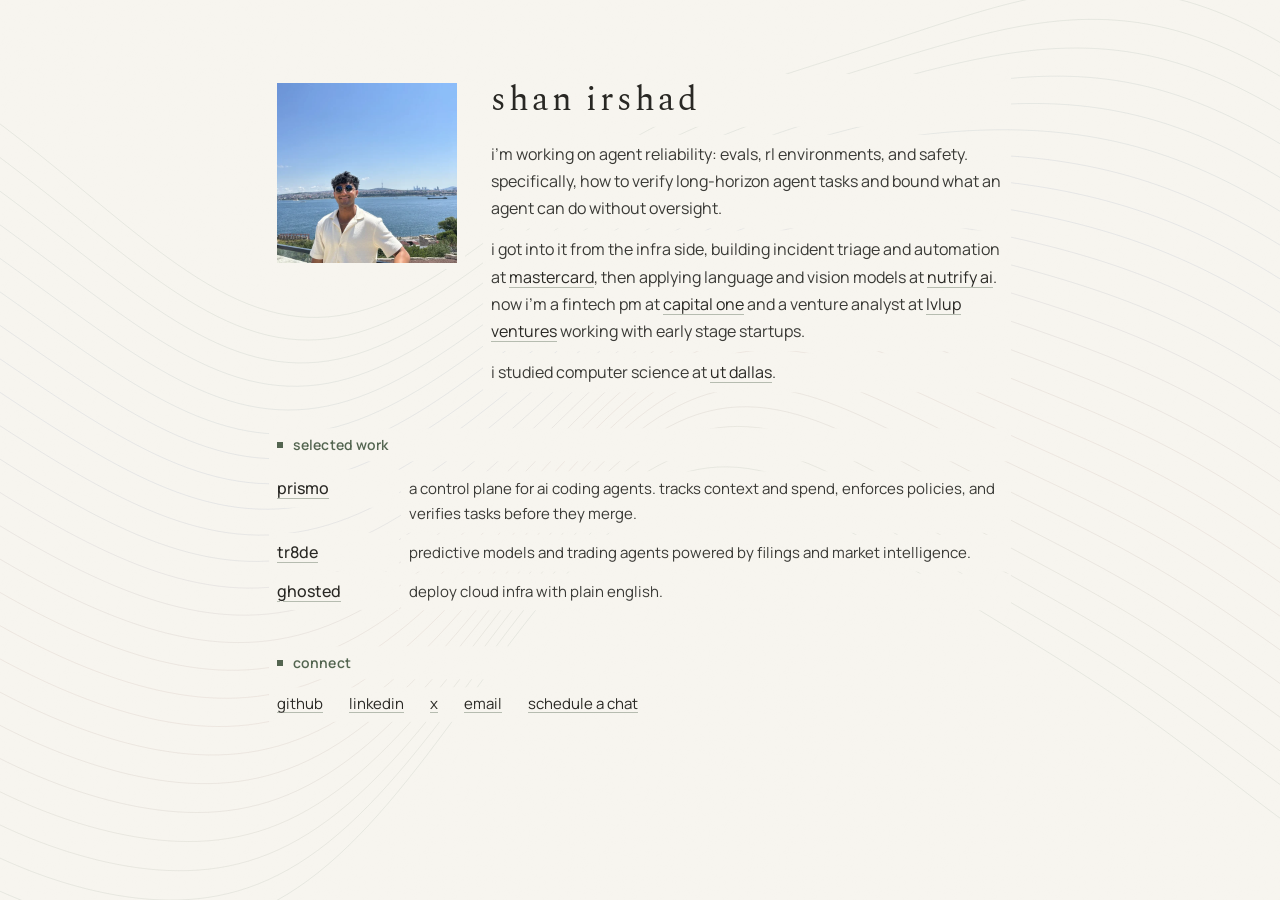
==== index.html @ 66189a98 "Refine ambient colors and use GitHub and Calendly hover logos" ====
<!doctype html>
<html lang="en">
  <head>
    <meta charset="UTF-8" />
    <meta name="viewport" content="width=device-width, initial-scale=1.0" />
    <title>shan irshad</title>
    <meta name="description" content="Shan Irshad is a Product Manager at Capital One, building across financial recovery, AI infrastructure, and developer tools. Explore Prismo, Ghosted, and TR8DE." />
    <meta name="google-site-verification" content="y2yLTYj5833Tj76Jby14k-SNkPUR5_yZ8ygx8s-uJD8" />
    <meta property="og:title" content="Shan Irshad" />
    <meta property="og:description" content="Personal website" />
    <meta property="og:image" content="https://shanirshad.com/images/si-social-preview.png" />
    <meta property="og:image:width" content="1200" />
    <meta property="og:image:height" content="630" />
    <meta property="og:image:alt" content="SI monogram on warm ivory" />
    <meta property="og:url" content="https://shanirshad.com" />
    <meta property="og:type" content="website" />
    <meta name="twitter:card" content="summary_large_image" />
    <meta name="twitter:image" content="https://shanirshad.com/images/si-social-preview.png" />

    <!-- Canonical favicon configuration -->
    <link rel="icon" type="image/svg+xml" sizes="any" href="/favicon.svg?v=3" />
    <link rel="apple-touch-icon" href="/favicon.png?v=2" />
    <link rel="manifest" href="/site.webmanifest?v=2" />

    <!-- Theme color -->
    <meta name="theme-color" content="#f7f5ef" />

    <link rel="preload" as="image" href="/images/portrait.webp" fetchpriority="high" />

    <!-- Google Fonts -->
    <link rel="preconnect" href="https://fonts.googleapis.com" />
    <link rel="preconnect" href="https://fonts.gstatic.com" crossorigin />
    <link rel="canonical" href="https://shanirshad.com/" />

    <script type="module" crossorigin src="/assets/index-DzxK3hzh.js"></script>
    <link rel="stylesheet" crossorigin href="/assets/index-BJCq-l2S.css">
  </head>
  <body>
    <div id="root"></div>
  </body>
</html>
---- assets/index-BJCq-l2S.css ----
@import"https://fonts.googleapis.com/css2?family=IBM+Plex+Mono&family=Manrope:wght@400;500;600&family=Spectral:wght@400;500&display=swap";:root{--paper: #f7f5ef;--primary: #292824;--secondary: #3a3a36;--muted: #7a7a72;--accent: #667762;--border: #dedfd5;font-family:Manrope,-apple-system,BlinkMacSystemFont,sans-serif;text-transform:lowercase;color:var(--primary);background:var(--paper);font-synthesis:none;text-rendering:optimizeLegibility;-webkit-font-smoothing:antialiased}*{box-sizing:border-box}body{margin:0;position:relative;isolation:isolate;-webkit-text-size-adjust:100%}body:before{content:"";position:fixed;inset:0;z-index:-1;pointer-events:none;opacity:.008;background-image:url("data:image/svg+xml,%3Csvg xmlns='http://www.w3.org/2000/svg' width='180' height='180'%3E%3Cfilter id='grain'%3E%3CfeTurbulence type='fractalNoise' baseFrequency='.92' numOctaves='3' stitchTiles='stitch'/%3E%3CfeColorMatrix type='saturate' values='0'/%3E%3C/filter%3E%3Cpath fill='%23292824' filter='url(%23grain)' d='M0 0h180v180H0z'/%3E%3C/svg%3E")}::selection{color:var(--primary);background:var(--border)}main{max-width:790px;margin:80px auto 58px;padding:0 32px}header{display:grid;grid-template-columns:180px minmax(0,1fr);align-items:start;gap:34px}.portrait-frame{width:180px;aspect-ratio:1;margin-top:3px}.portrait{display:block;width:180px;height:180px;object-fit:cover;object-position:center;border-radius:0;opacity:0}h1{margin:0 0 20px;font-family:Spectral,Georgia,serif;font-size:34px;line-height:1.2;font-weight:400;letter-spacing:.085em}p{margin:0;font-size:16px;line-height:1.72;font-weight:400;letter-spacing:0}.intro-copy{max-width:560px}.intro-copy p{color:var(--secondary);line-height:1.7}.intro-copy p+p{margin-top:14px}.intro-copy .intro-contact{display:flex;gap:22px;margin-top:20px;font-size:16px}a{color:var(--primary);font-weight:inherit;text-decoration:underline;text-decoration-color:var(--border);text-decoration-color:color-mix(in srgb,var(--accent) 45%,var(--paper));text-decoration-thickness:1px;text-underline-offset:.23em;text-decoration-skip-ink:auto;transition:color .16s ease,text-decoration-color .16s ease,text-underline-offset .16s ease}@media(hover:hover){a:hover{color:var(--accent);text-decoration-color:var(--accent);text-decoration-thickness:2px;text-underline-offset:.32em}}a:focus-visible{outline:2px solid var(--accent);outline-offset:4px}section{margin-top:48px;padding-top:0}h2{margin:0 0 20px;font-size:14px;line-height:1.5;font-weight:600;color:#536550;letter-spacing:.1px;display:flex;align-items:center;gap:10px}h2:before{content:"";width:6px;height:6px;flex-shrink:0;background:#536550}ul{list-style:none;margin:0;padding:0}.connect-links{display:flex;flex-wrap:wrap;gap:14px 26px;list-style:none;padding:0}.connect-links li{margin:0;font-size:15px}li{font-size:16px;line-height:1.5}.projects li{display:grid;grid-template-columns:114px minmax(0,1fr);gap:18px;align-items:baseline;margin-bottom:12px}.projects li:last-child{margin-bottom:0}.projects li>span{font-weight:500}.projects li>span,.project-copy p{line-height:1.65}.project-copy{min-width:0}.projects p,.experience p,.secondary{color:var(--secondary);font-size:15px}.writing-list li{display:flex;justify-content:space-between;align-items:baseline;gap:16px}.writing-list li+li{margin-top:12px}.writing-list a{min-width:0;overflow-wrap:anywhere}.writing-date{color:var(--muted);font:12px IBM Plex Mono,monospace;flex-shrink:0}.experience li{margin-bottom:19px}.experience li>div{display:flex;justify-content:space-between;align-items:baseline;gap:20px}.date{color:var(--muted);font-size:15px;white-space:nowrap;font-variant-numeric:tabular-nums}footer{display:flex;gap:25px;margin-top:34px;padding-top:25px;border-top:1px solid var(--border);font-size:16px}@media(max-width:600px){main{margin:28px auto 36px;padding:0 max(24px,env(safe-area-inset-left)) 0 max(24px,env(safe-area-inset-right))}header{grid-template-columns:minmax(0,1fr);gap:24px}.portrait-frame{width:128px;margin:0}.portrait{width:128px;height:128px}h1{font-size:31px;letter-spacing:.035em}p{font-size:16px;line-height:1.75}section{margin-top:40px}h2{margin-bottom:17px}.projects li{grid-template-columns:80px minmax(0,1fr);gap:14px;margin-bottom:14px}.projects p{font-size:14px;line-height:1.7}.projects li>span{font-size:15px;line-height:1.59}.connect-links{gap:4px 22px}.connect-links a{display:inline-flex;align-items:center;min-height:44px;padding:8px 0}.experience li>div{flex-wrap:wrap;column-gap:15px;row-gap:0}.date{font-size:14px}}@media(max-width:360px){main{padding-inline:max(20px,env(safe-area-inset-left)) max(20px,env(safe-area-inset-right))}.portrait-frame,.portrait{width:106px;height:106px}h1{font-size:29px;letter-spacing:.025em}.projects li{grid-template-columns:74px minmax(0,1fr);gap:12px}.connect-links{column-gap:22px}}.portrait-ready{opacity:1}@keyframes page-arrive{0%{opacity:0}to{opacity:1}}@media(prefers-reduced-motion:no-preference){.header-copy,main>section{animation:page-arrive .42s ease-out both}.portrait{transition:opacity .42s ease-out}}@media(prefers-reduced-motion:reduce){a{transition:none}}main{position:relative;z-index:1}.paper-atmosphere{position:fixed;inset:0;width:100%;height:100%;pointer-events:none;z-index:0}@media(max-width:480px){.projects li{grid-template-columns:minmax(0,1fr);gap:5px;margin-bottom:24px}.projects p{font-size:15px;line-height:1.7}.projects li>span{line-height:1.6}.projects li>span a{display:inline-block;padding:5px 0}.writing-list li{flex-wrap:wrap;gap:4px 16px}}@media(max-width:600px)and (orientation:landscape){main{margin-top:24px}}@media(pointer:coarse)and (max-width:950px){.connect-links a{display:inline-flex;align-items:center;min-height:44px;padding:8px 0}}@media(pointer:coarse)and (max-width:950px)and (max-height:500px){main{margin-top:24px}}
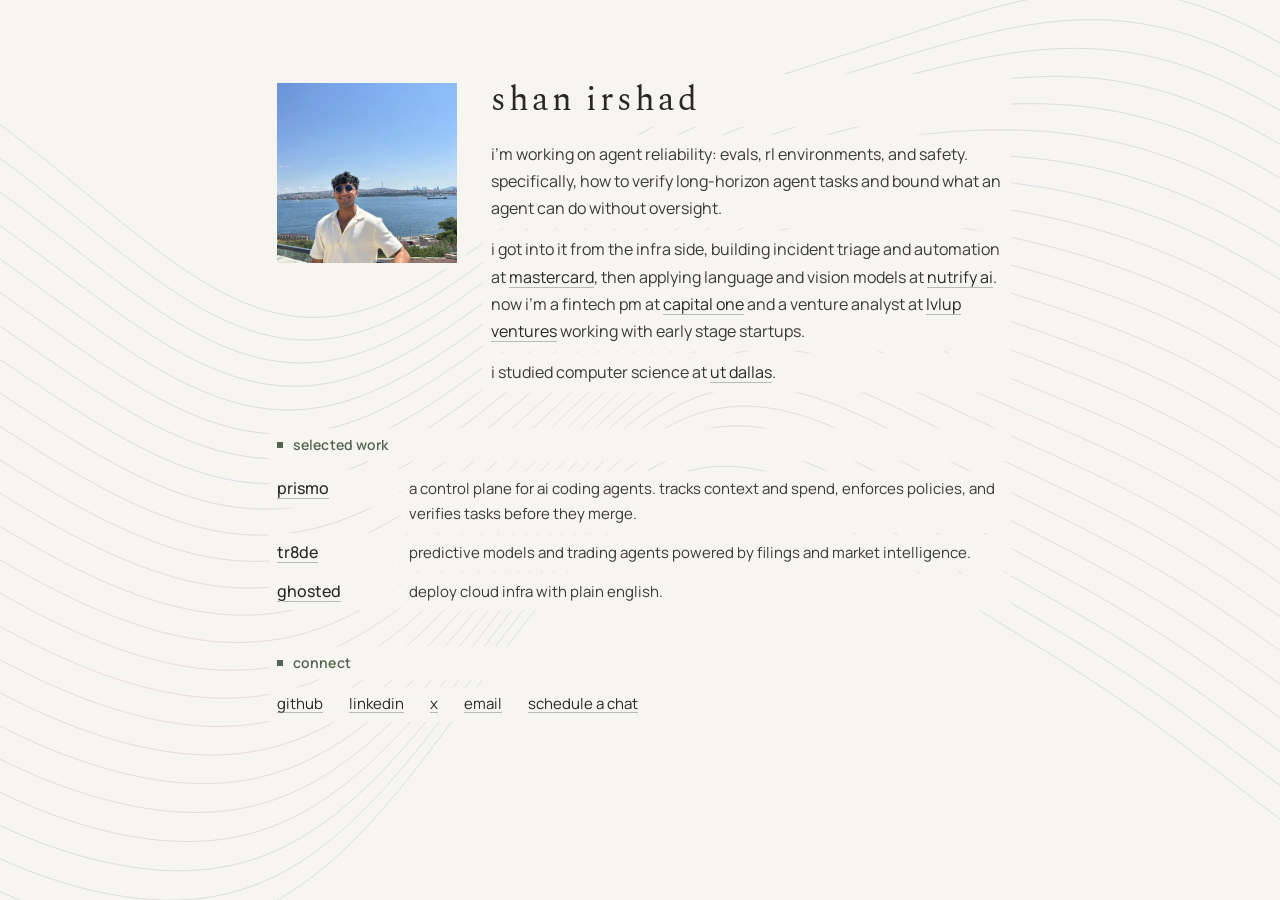
==== commit 964c1c19: "Fix hover logo rendering and enrich ambient line colors" ====
--- a/index.html
+++ b/index.html
@@ -32,7 +32,7 @@
     <link rel="preconnect" href="https://fonts.gstatic.com" crossorigin />
     <link rel="canonical" href="https://shanirshad.com/" />
 
-    <script type="module" crossorigin src="/assets/index-DzxK3hzh.js"></script>
+    <script type="module" crossorigin src="/assets/index-CKkx4KEs.js"></script>
     <link rel="stylesheet" crossorigin href="/assets/index-BJCq-l2S.css">
   </head>
   <body>
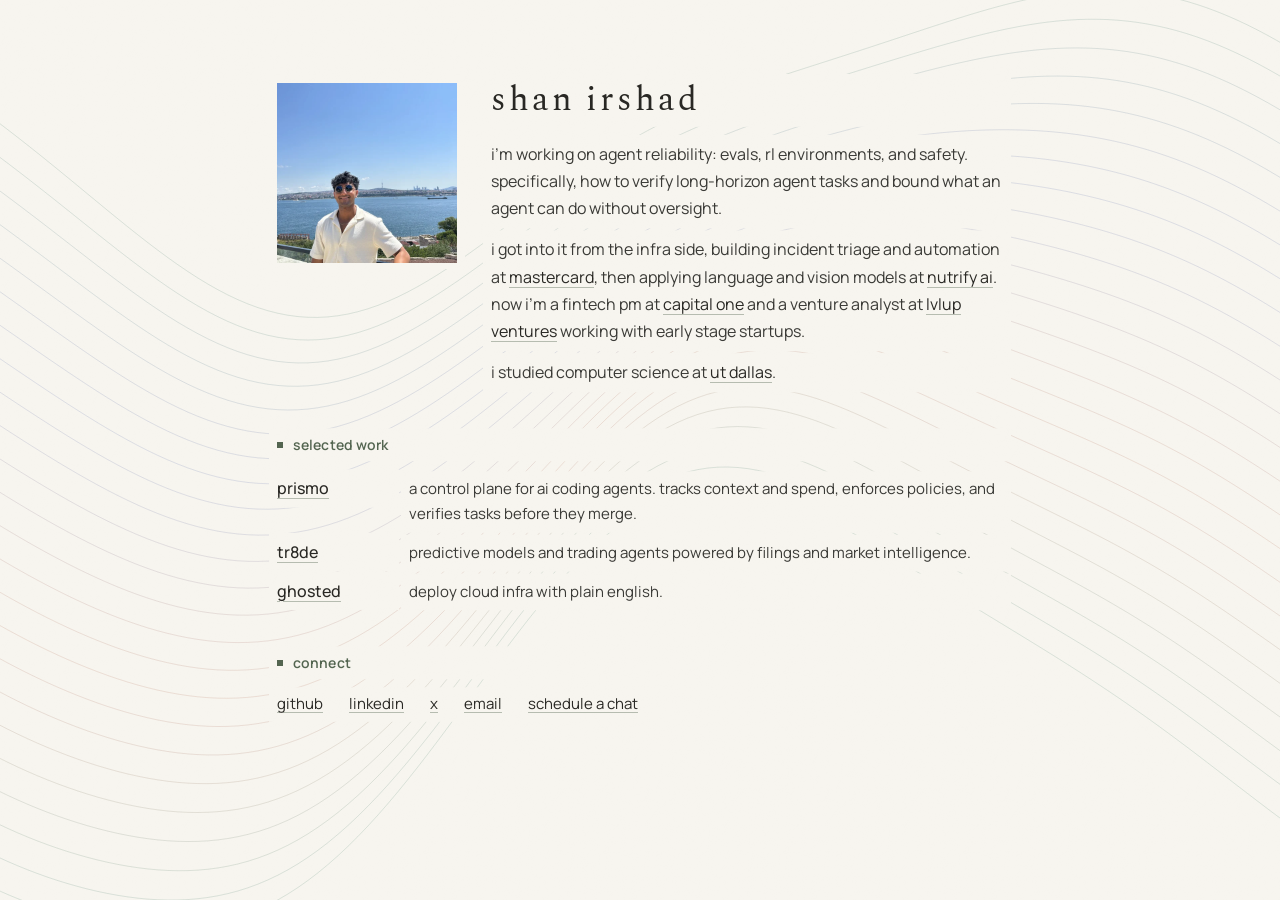
==== commit 5d32509e: "Use branded social and Mastercard hover logos" ====
--- a/index.html
+++ b/index.html
@@ -32,7 +32,7 @@
     <link rel="preconnect" href="https://fonts.gstatic.com" crossorigin />
     <link rel="canonical" href="https://shanirshad.com/" />
 
-    <script type="module" crossorigin src="/assets/index-CKkx4KEs.js"></script>
+    <script type="module" crossorigin src="/assets/index-2K5MutHf.js"></script>
     <link rel="stylesheet" crossorigin href="/assets/index-BJCq-l2S.css">
   </head>
   <body>
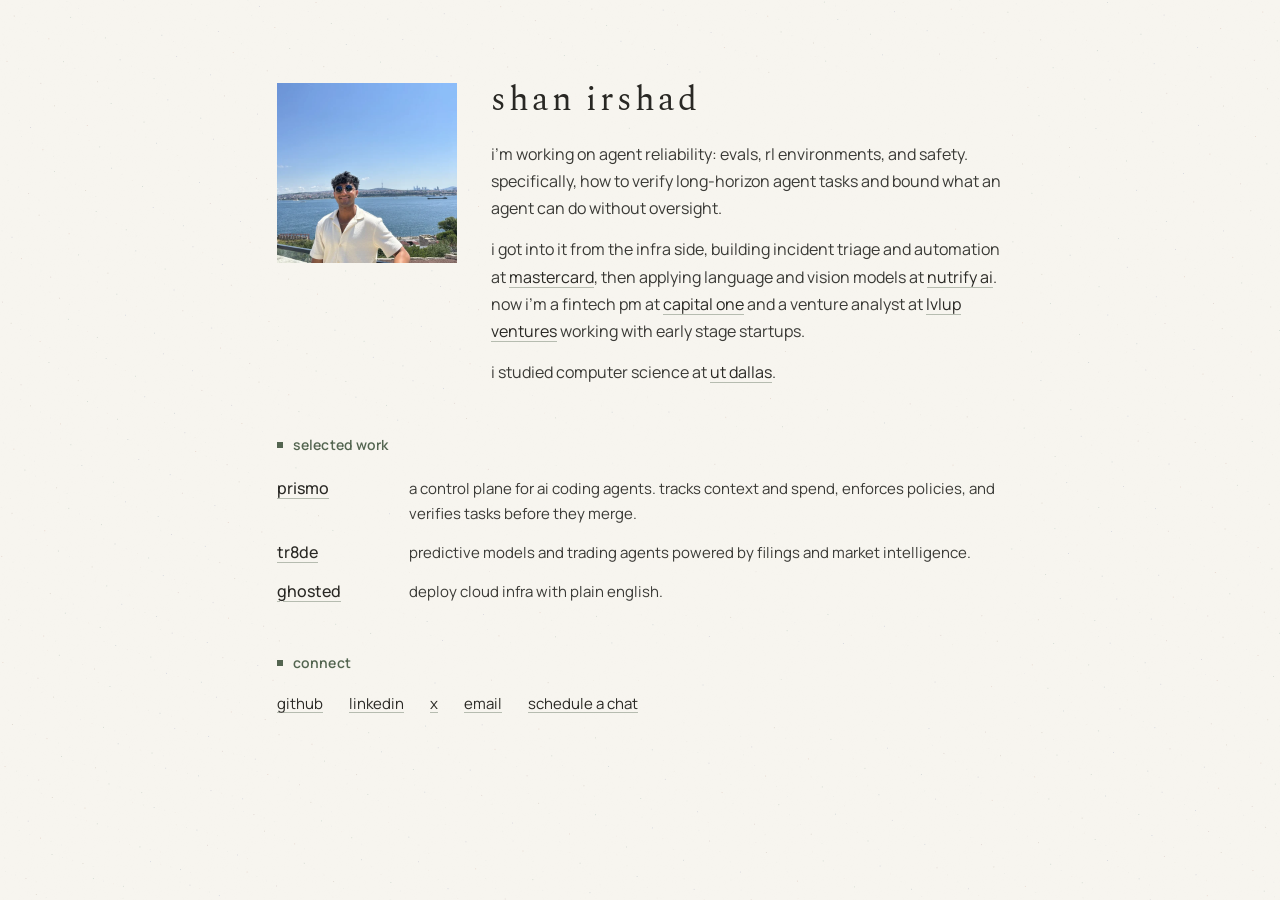
==== commit f2fa261b: "Replace background strands with drifting grain field" ====
--- a/index.html
+++ b/index.html
@@ -32,7 +32,7 @@
     <link rel="preconnect" href="https://fonts.gstatic.com" crossorigin />
     <link rel="canonical" href="https://shanirshad.com/" />
 
-    <script type="module" crossorigin src="/assets/index-2K5MutHf.js"></script>
+    <script type="module" crossorigin src="/assets/index-XAuYN0Ld.js"></script>
     <link rel="stylesheet" crossorigin href="/assets/index-BJCq-l2S.css">
   </head>
   <body>
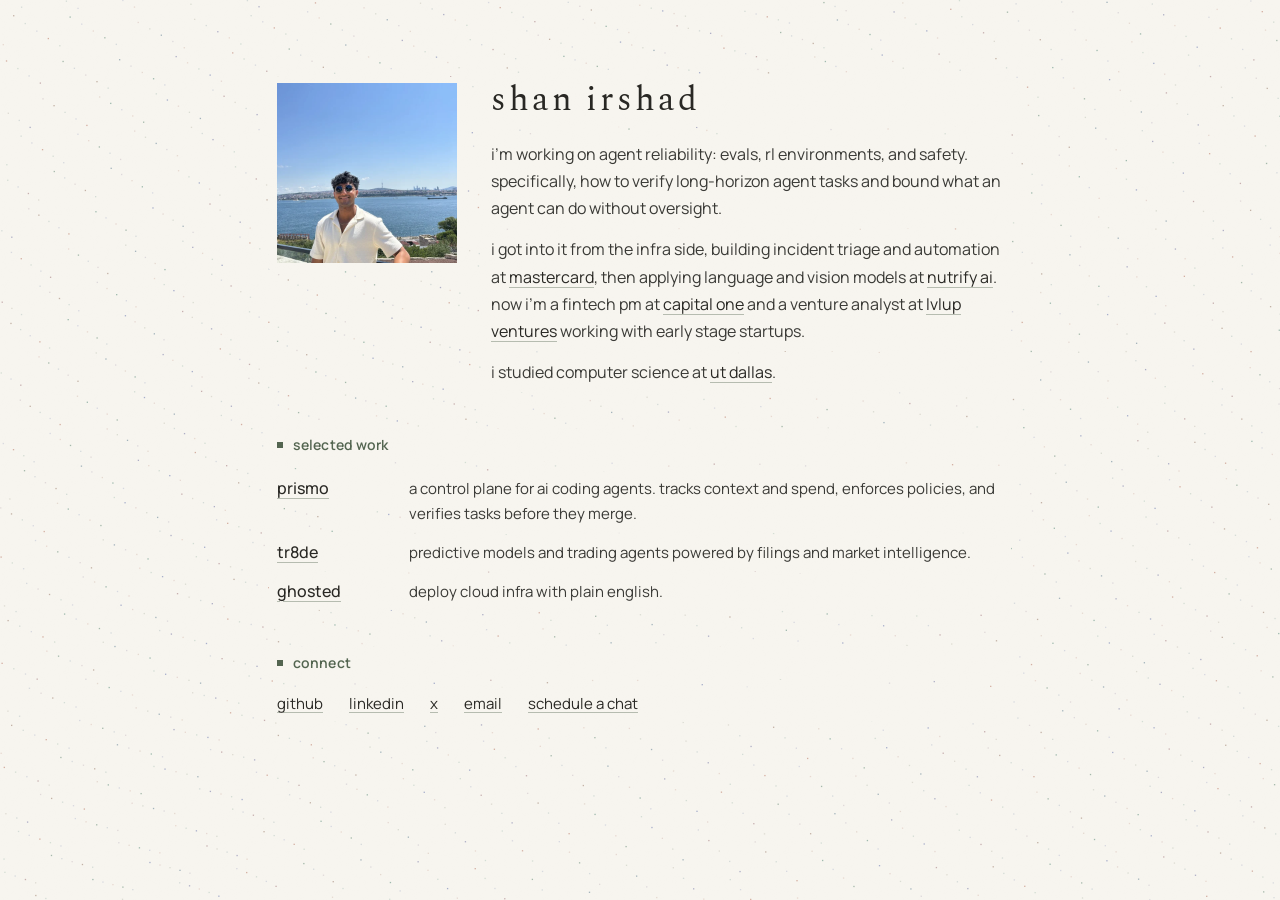
==== commit 52b9c7f1: "Increase ambient grain visibility" ====
--- a/index.html
+++ b/index.html
@@ -32,7 +32,7 @@
     <link rel="preconnect" href="https://fonts.gstatic.com" crossorigin />
     <link rel="canonical" href="https://shanirshad.com/" />
 
-    <script type="module" crossorigin src="/assets/index-XAuYN0Ld.js"></script>
+    <script type="module" crossorigin src="/assets/index-CVKf19c4.js"></script>
     <link rel="stylesheet" crossorigin href="/assets/index-BJCq-l2S.css">
   </head>
   <body>
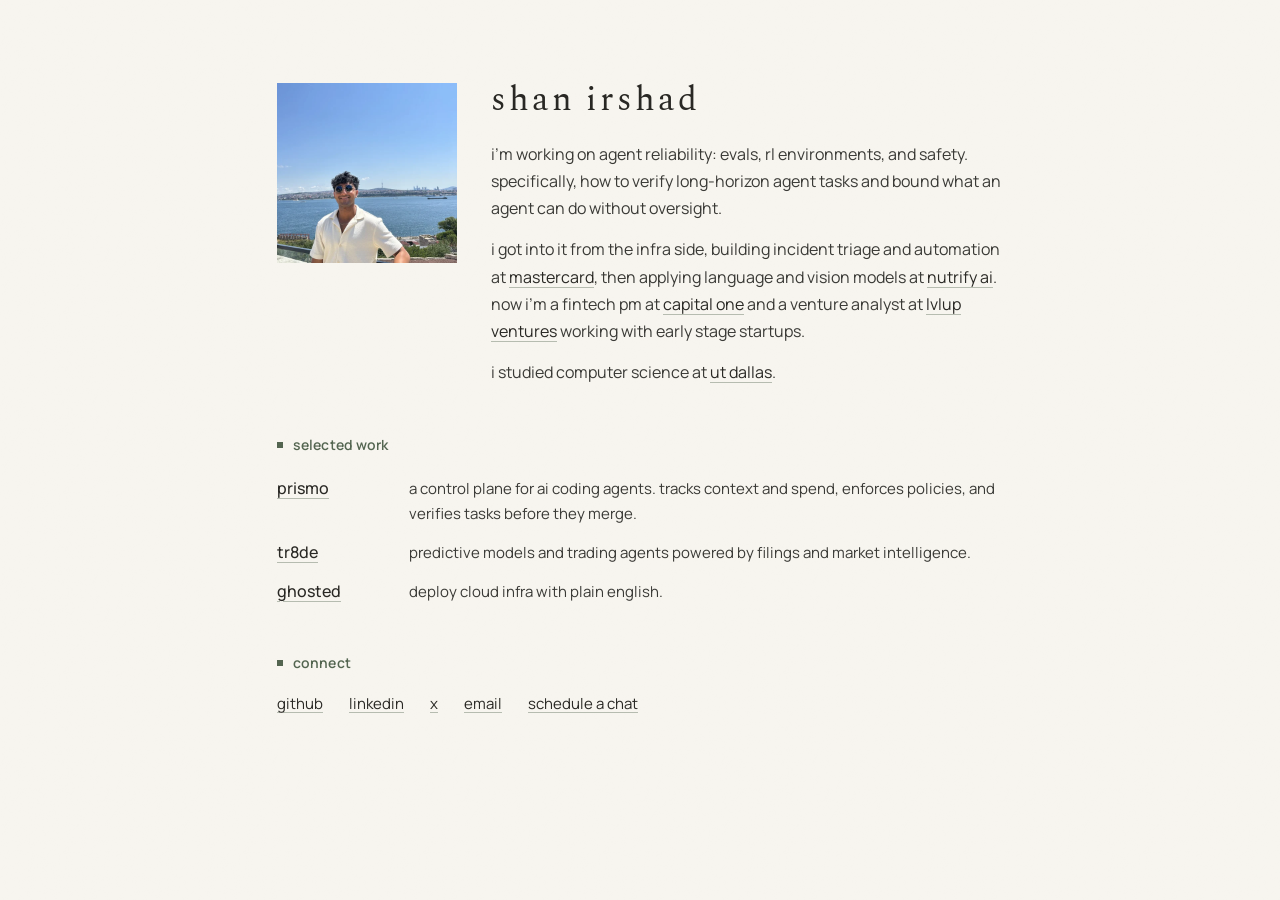
==== commit bcfe883d: "Keep paper background quiet with hover-only logo animation" ====
--- a/index.html
+++ b/index.html
@@ -32,7 +32,7 @@
     <link rel="preconnect" href="https://fonts.gstatic.com" crossorigin />
     <link rel="canonical" href="https://shanirshad.com/" />
 
-    <script type="module" crossorigin src="/assets/index-CVKf19c4.js"></script>
+    <script type="module" crossorigin src="/assets/index-CClRbNAP.js"></script>
     <link rel="stylesheet" crossorigin href="/assets/index-BJCq-l2S.css">
   </head>
   <body>
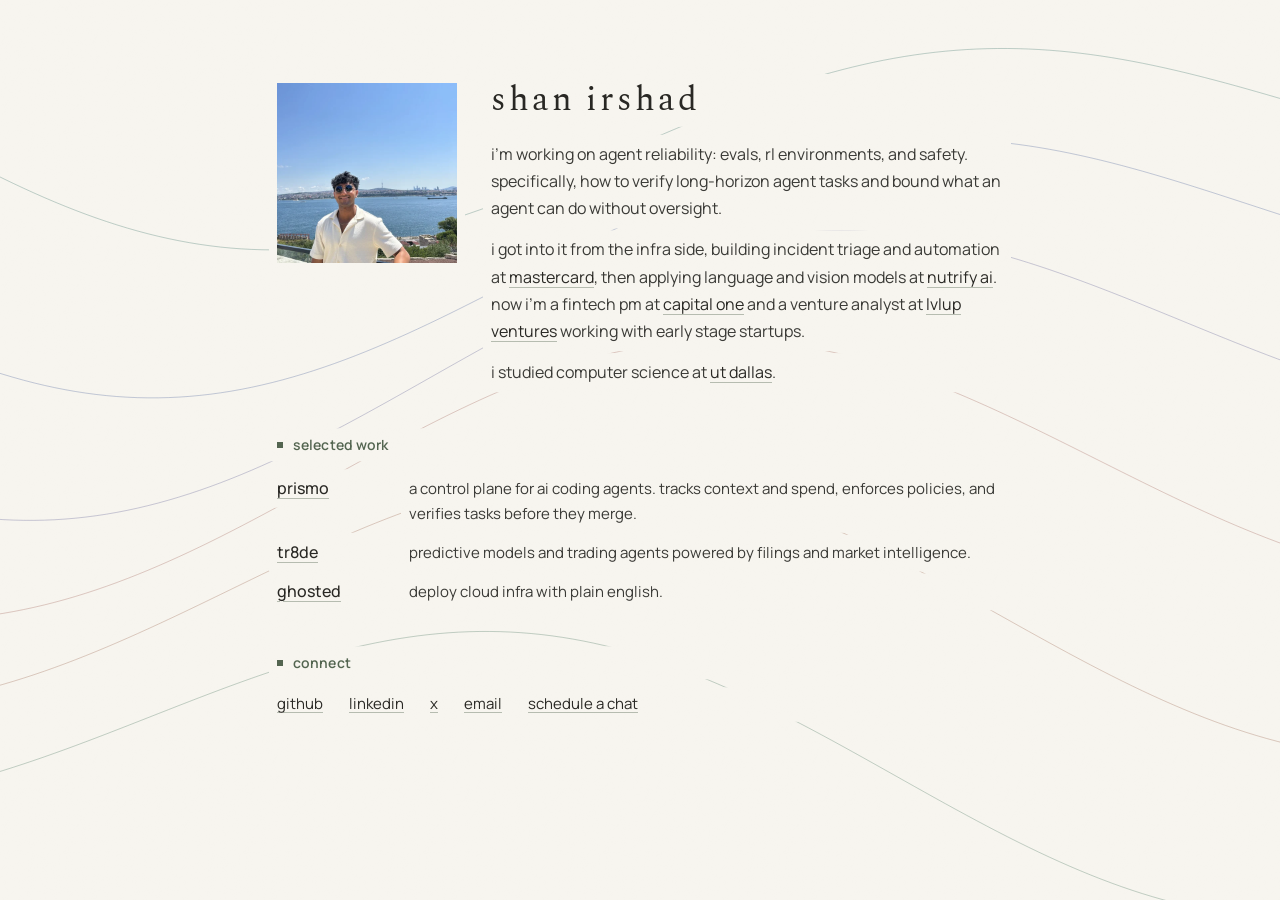
==== commit 511e7246: "Add flowing background currents with hover logo transitions" ====
--- a/index.html
+++ b/index.html
@@ -32,7 +32,7 @@
     <link rel="preconnect" href="https://fonts.gstatic.com" crossorigin />
     <link rel="canonical" href="https://shanirshad.com/" />
 
-    <script type="module" crossorigin src="/assets/index-CClRbNAP.js"></script>
+    <script type="module" crossorigin src="/assets/index-D1yL2qyE.js"></script>
     <link rel="stylesheet" crossorigin href="/assets/index-BJCq-l2S.css">
   </head>
   <body>
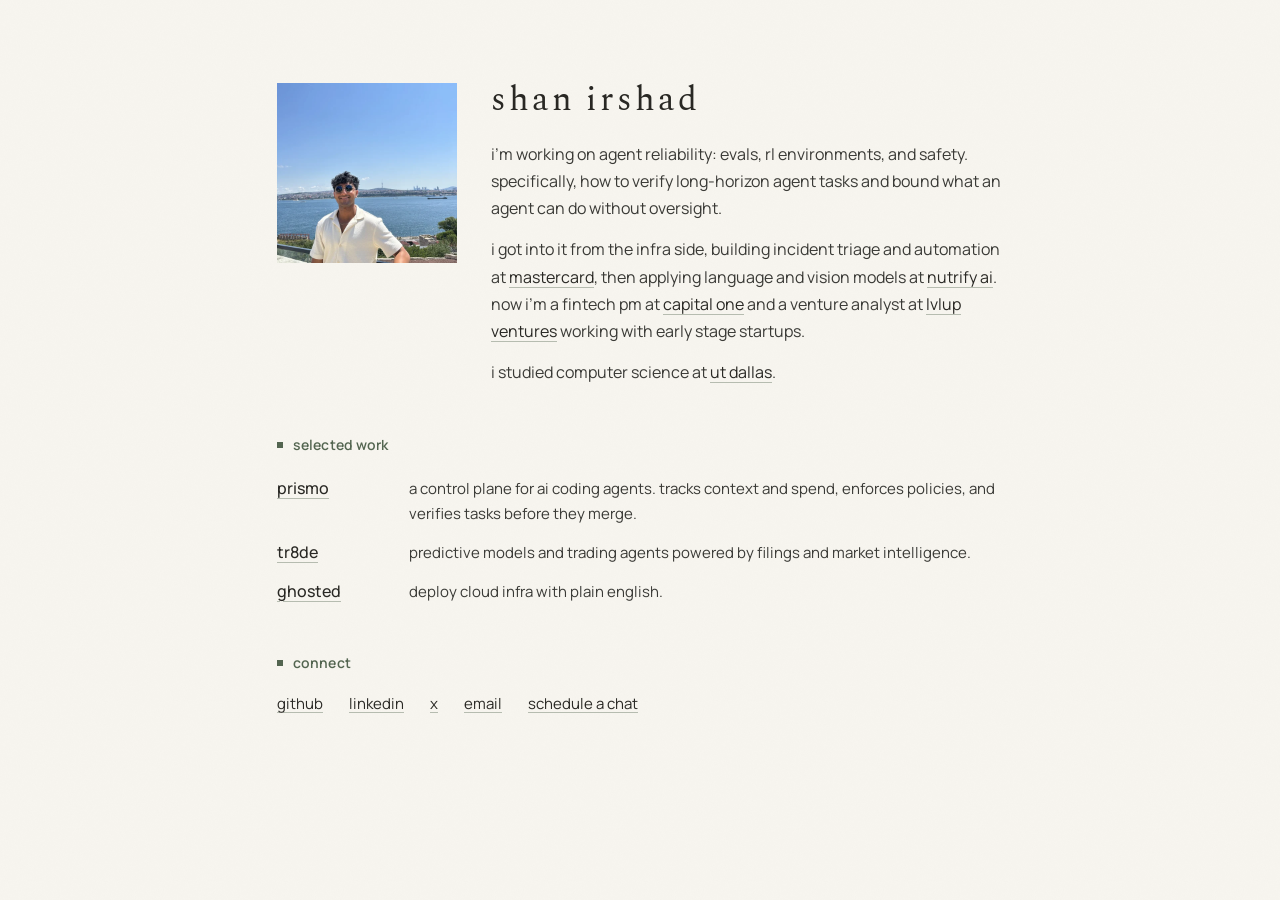
==== commit 668424f3: "Replace background lines with subtle moving paper texture" ====
--- a/index.html
+++ b/index.html
@@ -32,8 +32,8 @@
     <link rel="preconnect" href="https://fonts.gstatic.com" crossorigin />
     <link rel="canonical" href="https://shanirshad.com/" />
 
-    <script type="module" crossorigin src="/assets/index-D1yL2qyE.js"></script>
-    <link rel="stylesheet" crossorigin href="/assets/index-BJCq-l2S.css">
+    <script type="module" crossorigin src="/assets/index-65qveXxY.js"></script>
+    <link rel="stylesheet" crossorigin href="/assets/index-CF5MsNgh.css">
   </head>
   <body>
     <div id="root"></div>
--- a/assets/index-CF5MsNgh.css
+++ b/assets/index-CF5MsNgh.css
@@ -0,0 +1 @@
+@import"https://fonts.googleapis.com/css2?family=IBM+Plex+Mono&family=Manrope:wght@400;500;600&family=Spectral:wght@400;500&display=swap";:root{--paper: #f7f5ef;--primary: #292824;--secondary: #3a3a36;--muted: #7a7a72;--accent: #667762;--border: #dedfd5;font-family:Manrope,-apple-system,BlinkMacSystemFont,sans-serif;text-transform:lowercase;color:var(--primary);background:var(--paper);font-synthesis:none;text-rendering:optimizeLegibility;-webkit-font-smoothing:antialiased}*{box-sizing:border-box}body{margin:0;position:relative;isolation:isolate;-webkit-text-size-adjust:100%}body:before{content:"";position:fixed;inset:-24px;z-index:-1;pointer-events:none;opacity:.022;background-image:url("data:image/svg+xml,%3Csvg xmlns='http://www.w3.org/2000/svg' width='180' height='180'%3E%3Cfilter id='grain'%3E%3CfeTurbulence type='fractalNoise' baseFrequency='.92' numOctaves='3' stitchTiles='stitch'/%3E%3CfeColorMatrix type='saturate' values='0'/%3E%3C/filter%3E%3Cpath fill='%23292824' filter='url(%23grain)' d='M0 0h180v180H0z'/%3E%3C/svg%3E")}::selection{color:var(--primary);background:var(--border)}main{max-width:790px;margin:80px auto 58px;padding:0 32px}header{display:grid;grid-template-columns:180px minmax(0,1fr);align-items:start;gap:34px}.portrait-frame{width:180px;aspect-ratio:1;margin-top:3px}.portrait{display:block;width:180px;height:180px;object-fit:cover;object-position:center;border-radius:0;opacity:0}h1{margin:0 0 20px;font-family:Spectral,Georgia,serif;font-size:34px;line-height:1.2;font-weight:400;letter-spacing:.085em}p{margin:0;font-size:16px;line-height:1.72;font-weight:400;letter-spacing:0}.intro-copy{max-width:560px}.intro-copy p{color:var(--secondary);line-height:1.7}.intro-copy p+p{margin-top:14px}.intro-copy .intro-contact{display:flex;gap:22px;margin-top:20px;font-size:16px}a{color:var(--primary);font-weight:inherit;text-decoration:underline;text-decoration-color:var(--border);text-decoration-color:color-mix(in srgb,var(--accent) 45%,var(--paper));text-decoration-thickness:1px;text-underline-offset:.23em;text-decoration-skip-ink:auto;transition:color .16s ease,text-decoration-color .16s ease,text-underline-offset .16s ease}@media(hover:hover){a:hover{color:var(--accent);text-decoration-color:var(--accent);text-decoration-thickness:2px;text-underline-offset:.32em}}a:focus-visible{outline:2px solid var(--accent);outline-offset:4px}section{margin-top:48px;padding-top:0}h2{margin:0 0 20px;font-size:14px;line-height:1.5;font-weight:600;color:#536550;letter-spacing:.1px;display:flex;align-items:center;gap:10px}h2:before{content:"";width:6px;height:6px;flex-shrink:0;background:#536550}ul{list-style:none;margin:0;padding:0}.connect-links{display:flex;flex-wrap:wrap;gap:14px 26px;list-style:none;padding:0}.connect-links li{margin:0;font-size:15px}li{font-size:16px;line-height:1.5}.projects li{display:grid;grid-template-columns:114px minmax(0,1fr);gap:18px;align-items:baseline;margin-bottom:12px}.projects li:last-child{margin-bottom:0}.projects li>span{font-weight:500}.projects li>span,.project-copy p{line-height:1.65}.project-copy{min-width:0}.projects p,.experience p,.secondary{color:var(--secondary);font-size:15px}.writing-list li{display:flex;justify-content:space-between;align-items:baseline;gap:16px}.writing-list li+li{margin-top:12px}.writing-list a{min-width:0;overflow-wrap:anywhere}.writing-date{color:var(--muted);font:12px IBM Plex Mono,monospace;flex-shrink:0}.experience li{margin-bottom:19px}.experience li>div{display:flex;justify-content:space-between;align-items:baseline;gap:20px}.date{color:var(--muted);font-size:15px;white-space:nowrap;font-variant-numeric:tabular-nums}footer{display:flex;gap:25px;margin-top:34px;padding-top:25px;border-top:1px solid var(--border);font-size:16px}@media(max-width:600px){main{margin:28px auto 36px;padding:0 max(24px,env(safe-area-inset-left)) 0 max(24px,env(safe-area-inset-right))}header{grid-template-columns:minmax(0,1fr);gap:24px}.portrait-frame{width:128px;margin:0}.portrait{width:128px;height:128px}h1{font-size:31px;letter-spacing:.035em}p{font-size:16px;line-height:1.75}section{margin-top:40px}h2{margin-bottom:17px}.projects li{grid-template-columns:80px minmax(0,1fr);gap:14px;margin-bottom:14px}.projects p{font-size:14px;line-height:1.7}.projects li>span{font-size:15px;line-height:1.59}.connect-links{gap:4px 22px}.connect-links a{display:inline-flex;align-items:center;min-height:44px;padding:8px 0}.experience li>div{flex-wrap:wrap;column-gap:15px;row-gap:0}.date{font-size:14px}}@media(max-width:360px){main{padding-inline:max(20px,env(safe-area-inset-left)) max(20px,env(safe-area-inset-right))}.portrait-frame,.portrait{width:106px;height:106px}h1{font-size:29px;letter-spacing:.025em}.projects li{grid-template-columns:74px minmax(0,1fr);gap:12px}.connect-links{column-gap:22px}}.portrait-ready{opacity:1}@keyframes paper-drift{0%{transform:translate3d(-10px,-6px,0)}to{transform:translate3d(10px,6px,0)}}@keyframes page-arrive{0%{opacity:0}to{opacity:1}}@media(prefers-reduced-motion:no-preference){body:before{animation:paper-drift 36s ease-in-out infinite alternate}.header-copy,main>section{animation:page-arrive .42s ease-out both}.portrait{transition:opacity .42s ease-out}}@media(prefers-reduced-motion:reduce){a{transition:none}}main{position:relative;z-index:1}.paper-atmosphere{position:fixed;inset:0;width:100%;height:100%;pointer-events:none;z-index:0}@media(max-width:480px){.projects li{grid-template-columns:minmax(0,1fr);gap:5px;margin-bottom:24px}.projects p{font-size:15px;line-height:1.7}.projects li>span{line-height:1.6}.projects li>span a{display:inline-block;padding:5px 0}.writing-list li{flex-wrap:wrap;gap:4px 16px}}@media(max-width:600px)and (orientation:landscape){main{margin-top:24px}}@media(pointer:coarse)and (max-width:950px){.connect-links a{display:inline-flex;align-items:center;min-height:44px;padding:8px 0}}@media(pointer:coarse)and (max-width:950px)and (max-height:500px){main{margin-top:24px}}
